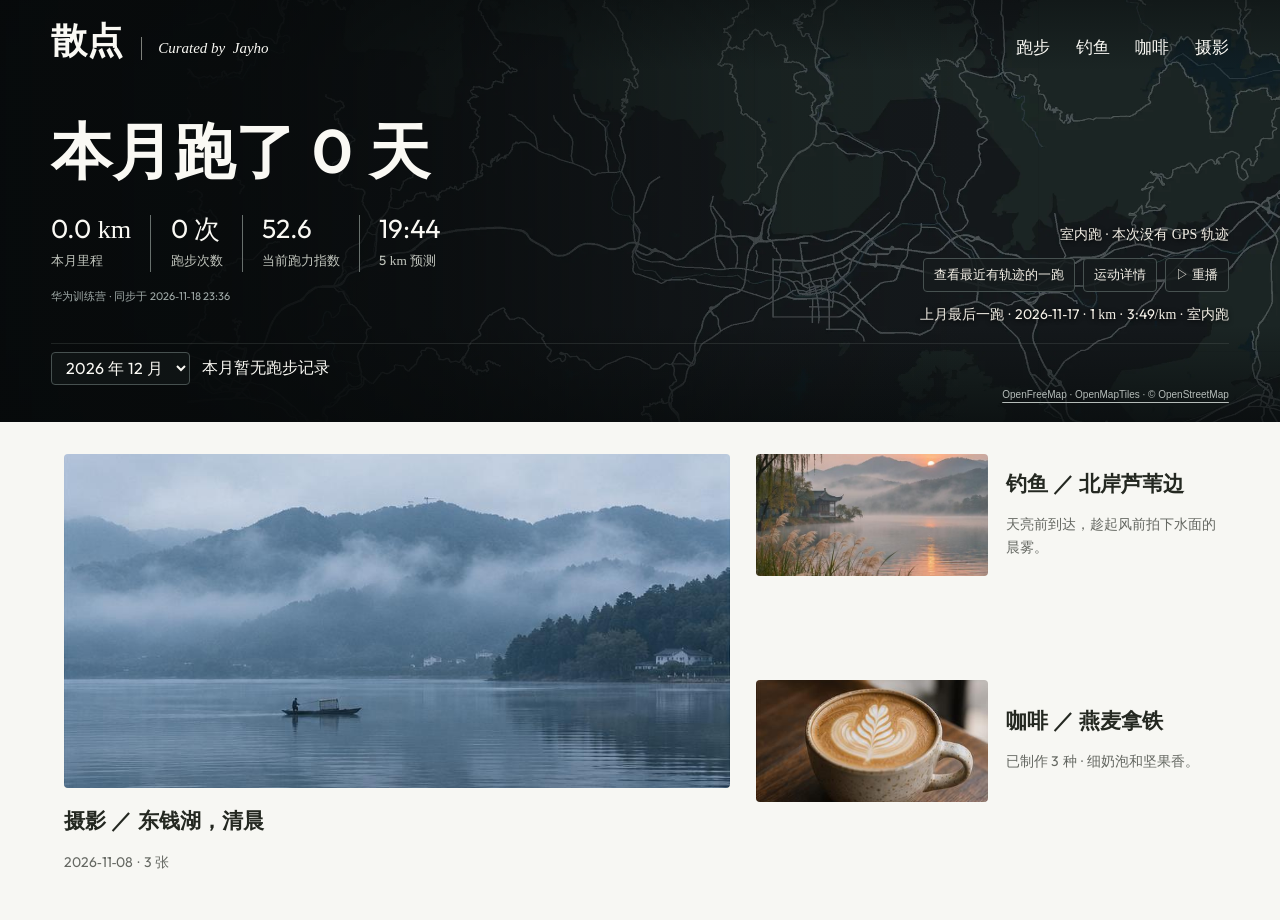
==== index.html @ 2f02123c "Publish 散点 visitor edition" ====
<!doctype html><html lang="zh-CN"><meta charset="utf-8"><meta name="viewport" content="width=device-width,initial-scale=1"><title>散点 · Jayho</title><link rel="stylesheet" href="numbers.css">
<link rel="stylesheet" href="journal.css"><style>
*{box-sizing:border-box}body{margin:0;background:#f7f7f3;color:#242821;font-family:JournalDigits,Georgia,"Songti SC",SimSun,serif}button,select{font:inherit;cursor:pointer}button:focus-visible,select:focus-visible{outline:2px solid #efb45d;outline-offset:3px}.hero{background:#131919;color:#f5f4ed;padding:26px 5vw 24px}header{display:flex;align-items:baseline;gap:20px}header strong{font-size:38px}header small{margin-left:auto;color:#bbc2bd}.spread{display:grid;grid-template-columns:1fr 1.18fr;align-items:center;gap:4vw;margin:32px 0}h1{font-size:clamp(34px,4.5vw,82px);margin:0 0 32px}.metrics{display:flex;gap:clamp(14px,2vw,40px);flex-wrap:wrap}.metrics b{font:500 clamp(20px,2.1vw,36px) JournalDigits,Arial,sans-serif;font-variant-numeric:tabular-nums}.metrics small{display:block;color:#c1c5bd;margin-top:8px}.map{background:#192022;border-radius:4px;overflow:hidden}.map svg{width:100%;display:block}.caption,.controls{display:flex;align-items:center;gap:12px;flex-wrap:wrap}.caption{padding:10px 14px;justify-content:space-between;font-size:14px}.hero button,.hero select{color:inherit;border:1px solid #475150;background:#212928;border-radius:4px;padding:6px 10px}.hero button[aria-pressed=true]{border-color:#efb45d;color:#ffcc77}.controls{border-top:1px solid #404747;padding-top:16px}.controls span{display:inline-flex;gap:6px;flex-wrap:wrap}.gallery{padding:32px 5vw;display:grid;grid-template-columns:1.45fr 1fr;gap:26px}figure{margin:0}.gallery img{object-fit:cover;width:100%;border-radius:4px}.lead img{aspect-ratio:2/1}.aside{display:grid;gap:18px}.aside figure{display:grid;grid-template-columns:1.1fr 1fr;align-items:center;gap:18px}.aside img{aspect-ratio:1.9}.gallery h2{font-size:21px;margin:10px 0}.gallery p{font-size:14px;color:#656862;line-height:1.6}#route{stroke:#f4b657;stroke-width:4;fill:none;stroke-linecap:round;stroke-linejoin:round}@media(max-width:780px){.spread,.gallery{grid-template-columns:1fr}.metrics{justify-content:space-between}.spread{gap:24px}.gallery{padding:20px 5vw}header{gap:10px}header strong{font-size:30px}}
#atlasDialog{border:0;border-radius:5px;background:#172126;color:white;padding:14px;width:min(90vw,1100px)}#atlasDialog::backdrop{background:#101515cc}#runAtlas{height:65vh}.mapbar{display:flex;justify-content:space-between;align-items:center;margin-bottom:8px}.site-nav{margin-top:12px}.hero header{flex-wrap:wrap}.hero header small{color:#c1c9bf}.controls button{font:13px JournalDigits,system-ui}.map svg{max-height:320px}.gallery .lead img,.aside a img{transition:filter .25s}.gallery a:hover img{filter:brightness(1.08)}@media(max-width:600px){.metrics small{font-size:12px}.hero header small{width:100%;margin:0}.caption{gap:6px}} </style><link rel="stylesheet" href="run-hero.css"><main><section class="hero"><div class="map-stage">
 <svg viewBox="0 0 560 230" role="img" aria-label="所选跑步路线"><path id="route"/><circle id="start" r="4" fill="#fff"/><circle id="end" r="4.5" fill="#f4b657"/></svg>
 </div><header><a href="index.html" class="masthead">散点</a><i>Curated by &nbsp;Jayho</i>
 <nav class="site-nav" aria-label="栏目"><a href="running.html">跑步</a><a href="fishing.html">钓鱼</a><a href="coffee.html">咖啡</a><a href="photography.html">摄影</a></nav></header>
 <div class="feature"><div class="summary"><h1 id="headline"></h1><div class="metrics" id="metrics"></div><small id="source"></small></div>
 <div class="caption"><span id="noGps" hidden></span><div class="map-actions"><button id="nearTrack" hidden>查看最近有轨迹的一跑</button><button id="geoView" hidden>展开地图</button><button id="replay">▷ 重播</button></div><span id="caption" aria-live="polite"></span></div></div>
 <div class="controls"><select id="month" aria-label="查看月份"><option value="11">2026 年 11 月</option><option value="12">2026 年 12 月</option></select><span id="dates"></span></div><a id="mapCredit" href="https://www.openstreetmap.org/copyright" target="_blank" rel="noopener"></a></section><section class="gallery"><div id="albumCard" class="lead"></div><div class="aside"><div id="fishCard"></div><div id="coffeeCard"></div></div></section></main><script src="journal-data.js"></script><script src="site.js"></script><script src="running-data.js"></script><script src="run-basemap.js"></script><script src="atlas.js"></script><script src="run-geo.js"></script><script src="running.js"></script><script src="home.js"></script></html>
---- numbers.css ----
/* Copyright 2021 The Outfit Project Authors (https://github.com/Outfitio/Outfit-Fonts)

This Font Software is licensed under the SIL Open Font License, Version 1.1.
This license is copied below, and is also available with a FAQ at:
https://scripts.sil.org/OFL


-----------------------------------------------------------
SIL OPEN FONT LICENSE Version 1.1 - 26 February 2007
-----------------------------------------------------------

PREAMBLE
The goals of the Open Font License (OFL) are to stimulate worldwide
development of collaborative font projects, to support the font creation
efforts of academic and linguistic communities, and to provide a free and
open framework in which fonts may be shared and improved in partnership
with others.

The OFL allows the licensed fonts to be used, studied, modified and
redistributed freely as long as they are not sold by themselves. The
fonts, including any derivative works, can be bundled, embedded, 
redistributed and/or sold with any software provided that any reserved
names are not used by derivative works. The fonts and derivatives,
however, cannot be released under any other type of license. The
requirement for fonts to remain under this license does not apply
to any document created using the fonts or their derivatives.

DEFINITIONS
"Font Software" refers to the set of files released by the Copyright
Holder(s) under this license and clearly marked as such. This may
include source files, build scripts and documentation.

"Reserved Font Name" refers to any names specified as such after the
copyright statement(s).

"Original Version" refers to the collection of Font Software components as
distributed by the Copyright Holder(s).

"Modified Version" refers to any derivative made by adding to, deleting,
or substituting -- in part or in whole -- any of the components of the
Original Version, by changing formats or by porting the Font Software to a
new environment.

"Author" refers to any designer, engineer, programmer, technical
writer or other person who contributed to the Font Software.

PERMISSION & CONDITIONS
Permission is hereby granted, free of charge, to any person obtaining
a copy of the Font Software, to use, study, copy, merge, embed, modify,
redistribute, and sell modified and unmodified copies of the Font
Software, subject to the following conditions:

1) Neither the Font Software nor any of its individual components,
in Original or Modified Versions, may be sold by itself.

2) Original or Modified Versions of the Font Software may be bundled,
redistributed and/or sold with any software, provided that each copy
contains the above copyright notice and this license. These can be
included either as stand-alone text files, human-readable headers or
in the appropriate machine-readable metadata fields within text or
binary files as long as those fields can be easily viewed by the user.

3) No Modified Version of the Font Software may use the Reserved Font
Name(s) unless explicit written permission is granted by the corresponding
Copyright Holder. This restriction only applies to the primary font name as
presented to the users.

4) The name(s) of the Copyright Holder(s) or the Author(s) of the Font
Software shall not be used to promote, endorse or advertise any
Modified Version, except to acknowledge the contribution(s) of the
Copyright Holder(s) and the Author(s) or with their explicit written
permission.

5) The Font Software, modified or unmodified, in part or in whole,
must be distributed entirely under this license, and must not be
distributed under any other license. The requirement for fonts to
remain under this license does not apply to any document created
using the Font Software.

TERMINATION
This license becomes null and void if any of the above conditions are
not met.

DISCLAIMER
THE FONT SOFTWARE IS PROVIDED "AS IS", WITHOUT WARRANTY OF ANY KIND,
EXPRESS OR IMPLIED, INCLUDING BUT NOT LIMITED TO ANY WARRANTIES OF
MERCHANTABILITY, FITNESS FOR A PARTICULAR PURPOSE AND NONINFRINGEMENT
OF COPYRIGHT, PATENT, TRADEMARK, OR OTHER RIGHT. IN NO EVENT SHALL THE
COPYRIGHT HOLDER BE LIABLE FOR ANY CLAIM, DAMAGES OR OTHER LIABILITY,
INCLUDING ANY GENERAL, SPECIAL, INDIRECT, INCIDENTAL, OR CONSEQUENTIAL
DAMAGES, WHETHER IN AN ACTION OF CONTRACT, TORT OR OTHERWISE, ARISING
FROM, OUT OF THE USE OR INABILITY TO USE THE FONT SOFTWARE OR FROM
OTHER DEALINGS IN THE FONT SOFTWARE.
 */
@font-face{font-family:JournalDigits;src:url([data-uri]) format('truetype');font-weight:100 549;font-style:normal;font-display:swap;unicode-range:U+0030-0039,U+002E,U+003A,U+2032-2033}
@font-face{font-family:JournalDigits;src:url([data-uri]) format('truetype');font-weight:550 900;font-style:normal;font-display:swap;unicode-range:U+0030-0039,U+002E,U+003A,U+2032-2033}
---- journal.css ----
*{box-sizing:border-box}
body{margin:0;color:#272b26;background:#f7f7f3;font:16px/1.55 JournalDigits,Georgia,"Songti SC",SimSun,serif}
.shell{max-width:1440px;width:90%;margin:auto}
.brand{display:flex;align-items:baseline;gap:18px;padding:20px 0;border-bottom:1px solid #cbcfc4}
.brand strong{font-size:36px}.brand i{font-size:16px}.brand a:last-child{margin-left:auto}
a{color:inherit;text-underline-offset:4px}.brand a,.tile{text-decoration:none}
h1{font:700 clamp(44px,6vw,84px)/1.1 JournalDigits,system-ui;margin:44px 0 18px;letter-spacing:-.05em}
button,select,input,textarea{font:inherit}button,select{cursor:pointer}
.tabs{display:flex;gap:24px;border-bottom:1px solid #cccfc7;margin:24px 0}
.tabs a{padding:8px 0;text-decoration:none}.tabs [aria-current="page"]{border-bottom:2px solid}
.tiles{display:grid;grid-template-columns:repeat(3,minmax(0,1fr));gap:24px}
.tile img,.detail img{width:100%;object-fit:cover;border-radius:4px}.tile img{aspect-ratio:1.15}.tile h2{margin:10px 0 2px}.tile p{margin:0;color:#61665f}
.detail{display:grid;grid-template-columns:1.2fr 1fr;gap:4vw;align-items:center;margin:24px 0}
.detail img{max-height:55vh}.links a{display:inline-block;margin-right:1em}
footer{margin:48px 0 18px;color:#6b7068;font-size:14px}.site-nav{display:flex;flex-wrap:wrap;gap:18px;font:15px JournalDigits,system-ui}.site-nav a{color:inherit;text-decoration:none}.site-nav a:hover{text-decoration:underline}
@media(max-width:720px){.tiles{grid-template-columns:repeat(2,minmax(0,1fr));gap:14px}.detail{grid-template-columns:1fr}.brand{gap:8px}.tile h2{font-size:20px}.tabs{gap:16px}}
---- run-hero.css ----
.hero{position:relative;isolation:isolate;overflow:hidden;display:flex;flex-direction:column;min-height:clamp(405px,33vw,590px);padding:20px clamp(22px,4vw,78px) 22px;background:#12181a;color:#faf9f4}
.map-stage,.hero::after{position:absolute;inset:0;z-index:-2}.map-stage svg{display:block;width:100%;height:100%;max-height:none}.hero::after{content:"";z-index:-1;pointer-events:none;background:linear-gradient(90deg,rgba(7,10,11,.98) 0%,rgba(7,10,11,.91) 18%,rgba(7,10,11,.67) 35%,rgba(7,10,11,.15) 59%,transparent 76%),linear-gradient(0deg,rgba(9,13,14,.78),transparent 23%,transparent 83%,rgba(9,13,14,.5))}
.hero header{position:relative;display:flex;align-items:baseline;gap:18px;flex-wrap:nowrap}.masthead{color:inherit;text-decoration:none;font:700 clamp(28px,2.8vw,46px)/1.2 JournalDigits,Georgia,SimSun,serif}.hero header i{border-left:1px solid #7d807b;padding-left:16px;font-size:15px}.hero .site-nav{margin:0 0 0 auto;gap:clamp(14px,2vw,34px);font:17px JournalDigits,Georgia,SimSun,serif}
.feature{flex:1;display:flex;justify-content:space-between;align-items:center;gap:24px;padding:34px 0 18px}.summary h1{font:700 clamp(38px,4.8vw,82px)/1.12 JournalDigits,Georgia,SimSun,serif;letter-spacing:.005em;margin:0 0 29px}.metrics{gap:0}.metrics>div{padding:0 clamp(10px,1.5vw,25px);border-left:1px solid #68706d}.metrics>div:first-child{padding-left:0;border:none}.metrics b{font:500 clamp(22px,2.05vw,36px)/1.12 JournalDigits,Georgia,serif}.metrics small{margin-top:5px}.summary #source{display:block;margin-top:16px;font-size:11px;color:#a1aba9}
.caption{display:grid;justify-items:end;align-self:flex-end;padding:0;color:#f4f0e7;text-shadow:0 1px 5px #000}.map-actions{display:flex;gap:8px}.map-actions button{font-size:13px;background:#161c1dda}.controls{flex-wrap:nowrap;gap:12px;border-color:#717b7738;padding-top:8px}.controls #dates{display:flex;flex-wrap:nowrap;overflow-x:auto;min-width:0;gap:6px;scrollbar-width:thin;scrollbar-color:#48504d transparent}.controls button{white-space:nowrap;border:0;border-radius:0;background:transparent;color:#d0d4d1;padding:7px}.controls button[aria-pressed=true]{background:transparent;border-bottom:2px solid #f4b657;color:#ffe1b0}.controls select{flex:none;background:#131819ab}.hero #route{stroke-width:3;vector-effect:non-scaling-stroke}.hero #mapCredit{align-self:flex-end;font:10px JournalDigits,Arial,sans-serif;color:#b5bcb9;margin-top:4px}
@media(max-width:720px){.hero{min-height:620px;padding:16px 20px}.hero header{flex-wrap:wrap;gap:10px}.hero .site-nav{gap:13px;font-size:14px}.hero header i{font-size:12px;padding-left:8px}.feature{align-items:stretch;justify-content:space-between;flex-direction:column;padding:26px 0 10px}.summary h1{font-size:38px;margin-bottom:16px}.summary #source{margin-top:8px}.metrics{justify-content:flex-start}.metrics b{font-size:23px}.metrics small{font-size:12px}.caption{gap:4px}.hero::after{background:linear-gradient(180deg,#080c0dec 0%,#080c0dd6 20%,#080c0d8a 34%,transparent 48%,transparent 73%,#080c0dde 99%)}.controls select{max-width:106px;font-size:13px}.hero #mapCredit{font-size:9px}}
@media(prefers-reduced-motion:no-preference){.basemap{animation:map-appear .45s ease-out}@keyframes map-appear{from{opacity:.65}to{opacity:1}}}
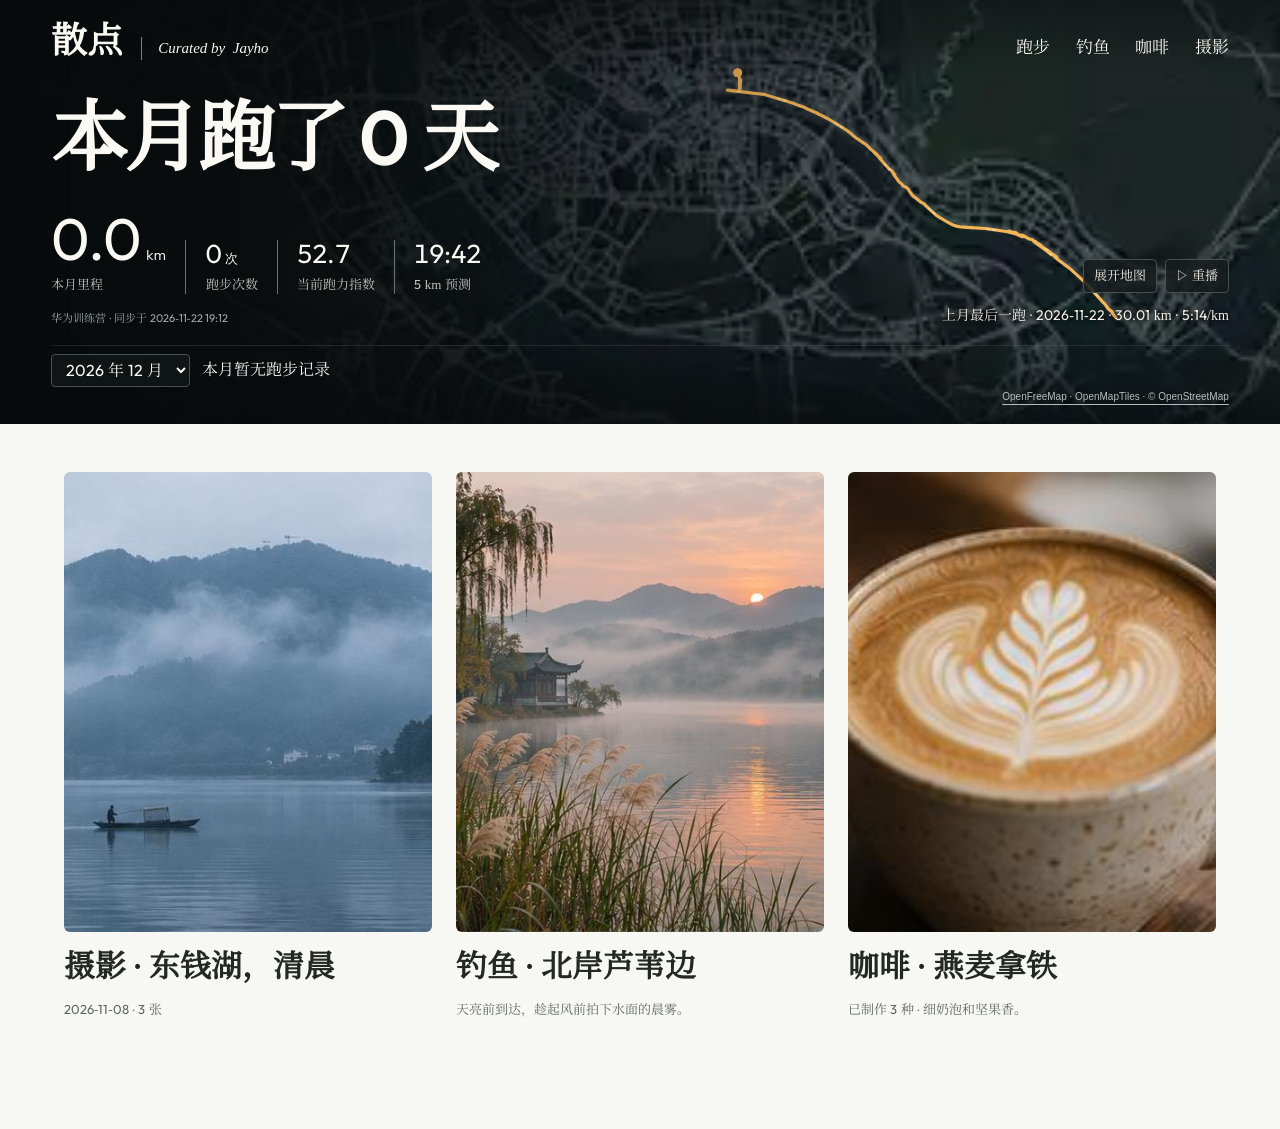
==== commit 4f265f27: "Refresh 散点 editorial pages, maps, and photography gallery" ====
--- a/index.html
+++ b/index.html
@@ -1,10 +1,10 @@
-<!doctype html><html lang="zh-CN"><meta charset="utf-8"><meta name="viewport" content="width=device-width,initial-scale=1"><title>散点 · Jayho</title><link rel="stylesheet" href="numbers.css">
+<!doctype html><html lang="zh-CN"><meta charset="utf-8"><meta name="viewport" content="width=device-width,initial-scale=1"><!-- album-preload --><link rel="preload" as="image" href="lake.jpg" fetchpriority="high"><!-- /album-preload --><link rel="preload" as="image" href="route-region.webp"><title>散点 · Jayho</title><link rel="stylesheet" href="numbers.css">
 <link rel="stylesheet" href="journal.css"><style>
 *{box-sizing:border-box}body{margin:0;background:#f7f7f3;color:#242821;font-family:JournalDigits,Georgia,"Songti SC",SimSun,serif}button,select{font:inherit;cursor:pointer}button:focus-visible,select:focus-visible{outline:2px solid #efb45d;outline-offset:3px}.hero{background:#131919;color:#f5f4ed;padding:26px 5vw 24px}header{display:flex;align-items:baseline;gap:20px}header strong{font-size:38px}header small{margin-left:auto;color:#bbc2bd}.spread{display:grid;grid-template-columns:1fr 1.18fr;align-items:center;gap:4vw;margin:32px 0}h1{font-size:clamp(34px,4.5vw,82px);margin:0 0 32px}.metrics{display:flex;gap:clamp(14px,2vw,40px);flex-wrap:wrap}.metrics b{font:500 clamp(20px,2.1vw,36px) JournalDigits,Arial,sans-serif;font-variant-numeric:tabular-nums}.metrics small{display:block;color:#c1c5bd;margin-top:8px}.map{background:#192022;border-radius:4px;overflow:hidden}.map svg{width:100%;display:block}.caption,.controls{display:flex;align-items:center;gap:12px;flex-wrap:wrap}.caption{padding:10px 14px;justify-content:space-between;font-size:14px}.hero button,.hero select{color:inherit;border:1px solid #475150;background:#212928;border-radius:4px;padding:6px 10px}.hero button[aria-pressed=true]{border-color:#efb45d;color:#ffcc77}.controls{border-top:1px solid #404747;padding-top:16px}.controls span{display:inline-flex;gap:6px;flex-wrap:wrap}.gallery{padding:32px 5vw;display:grid;grid-template-columns:1.45fr 1fr;gap:26px}figure{margin:0}.gallery img{object-fit:cover;width:100%;border-radius:4px}.lead img{aspect-ratio:2/1}.aside{display:grid;gap:18px}.aside figure{display:grid;grid-template-columns:1.1fr 1fr;align-items:center;gap:18px}.aside img{aspect-ratio:1.9}.gallery h2{font-size:21px;margin:10px 0}.gallery p{font-size:14px;color:#656862;line-height:1.6}#route{stroke:#f4b657;stroke-width:4;fill:none;stroke-linecap:round;stroke-linejoin:round}@media(max-width:780px){.spread,.gallery{grid-template-columns:1fr}.metrics{justify-content:space-between}.spread{gap:24px}.gallery{padding:20px 5vw}header{gap:10px}header strong{font-size:30px}}
 #atlasDialog{border:0;border-radius:5px;background:#172126;color:white;padding:14px;width:min(90vw,1100px)}#atlasDialog::backdrop{background:#101515cc}#runAtlas{height:65vh}.mapbar{display:flex;justify-content:space-between;align-items:center;margin-bottom:8px}.site-nav{margin-top:12px}.hero header{flex-wrap:wrap}.hero header small{color:#c1c9bf}.controls button{font:13px JournalDigits,system-ui}.map svg{max-height:320px}.gallery .lead img,.aside a img{transition:filter .25s}.gallery a:hover img{filter:brightness(1.08)}@media(max-width:600px){.metrics small{font-size:12px}.hero header small{width:100%;margin:0}.caption{gap:6px}} </style><link rel="stylesheet" href="run-hero.css"><main><section class="hero"><div class="map-stage">
- <svg viewBox="0 0 560 230" role="img" aria-label="所选跑步路线"><path id="route"/><circle id="start" r="4" fill="#fff"/><circle id="end" r="4.5" fill="#f4b657"/></svg>
+ <svg viewBox="0 0 560 230" role="img" aria-label="所选跑步路线"><path id="route"><title id="routeLabel"></title></path><path id="routeFlow" class="route-flow"/><circle id="start" r="4" fill="#fff"/><circle id="end" r="4.5" fill="#f4b657"/></svg>
  </div><header><a href="index.html" class="masthead">散点</a><i>Curated by &nbsp;Jayho</i>
  <nav class="site-nav" aria-label="栏目"><a href="running.html">跑步</a><a href="fishing.html">钓鱼</a><a href="coffee.html">咖啡</a><a href="photography.html">摄影</a></nav></header>
  <div class="feature"><div class="summary"><h1 id="headline"></h1><div class="metrics" id="metrics"></div><small id="source"></small></div>
  <div class="caption"><span id="noGps" hidden></span><div class="map-actions"><button id="nearTrack" hidden>查看最近有轨迹的一跑</button><button id="geoView" hidden>展开地图</button><button id="replay">▷ 重播</button></div><span id="caption" aria-live="polite"></span></div></div>
- <div class="controls"><select id="month" aria-label="查看月份"><option value="11">2026 年 11 月</option><option value="12">2026 年 12 月</option></select><span id="dates"></span></div><a id="mapCredit" href="https://www.openstreetmap.org/copyright" target="_blank" rel="noopener"></a></section><section class="gallery"><div id="albumCard" class="lead"></div><div class="aside"><div id="fishCard"></div><div id="coffeeCard"></div></div></section></main><script src="journal-data.js"></script><script src="site.js"></script><script src="running-data.js"></script><script src="run-basemap.js"></script><script src="atlas.js"></script><script src="run-geo.js"></script><script src="running.js"></script><script src="home.js"></script></html>+ <div class="controls"><select id="month" aria-label="查看月份"><option value="11">2026 年 11 月</option><option value="12">2026 年 12 月</option></select><span id="dates"></span></div><a id="mapCredit" href="https://www.openstreetmap.org/copyright" target="_blank" rel="noopener"></a></section><section class="gallery"><div id="albumCard" class="lead"><!-- album-card --><a href="photography.html"><figure><img src="lake.jpg" alt="摄影 · 东钱湖，清晨" fetchpriority="high" decoding="async"><figcaption><h2>摄影 · 东钱湖，清晨</h2><p>2026-11-08 · 3 张</p></figcaption></figure></a><!-- /album-card --></div><div class="aside"><div id="fishCard"></div><div id="coffeeCard"></div></div></section></main><script defer src="journal-data.js"></script><script defer src="site.js"></script><script defer src="home.js"></script><script defer src="run-preview.js"></script><script defer src="map-preview.js"></script><script defer src="atlas.js"></script><script defer src="run-geo.js"></script><script defer src="running.js"></script></html>
--- a/numbers.css
+++ b/numbers.css
@@ -92,5 +92,143 @@
 FROM, OUT OF THE USE OR INABILITY TO USE THE FONT SOFTWARE OR FROM
 OTHER DEALINGS IN THE FONT SOFTWARE.
  */
-@font-face{font-family:JournalDigits;src:url([data-uri]) format('truetype');font-weight:100 549;font-style:normal;font-display:swap;unicode-range:U+0030-0039,U+002E,U+003A,U+2032-2033}
-@font-face{font-family:JournalDigits;src:url([data-uri]) format('truetype');font-weight:550 900;font-style:normal;font-display:swap;unicode-range:U+0030-0039,U+002E,U+003A,U+2032-2033}
+
+/* Copyright 2017-2022 Adobe (http://www.adobe.com/), with Reserved Font
+Name 'Source'. Source is a trademark of Adobe in the United States
+and/or other countries.
+
+This Font Software is licensed under the SIL Open Font License,
+Version 1.1.
+
+This license is copied below, and is also available with a FAQ at:
+http://scripts.sil.org/OFL
+
+-----------------------------------------------------------
+SIL OPEN FONT LICENSE Version 1.1 - 26 February 2007
+-----------------------------------------------------------
+
+PREAMBLE
+The goals of the Open Font License (OFL) are to stimulate worldwide
+development of collaborative font projects, to support the font
+creation efforts of academic and linguistic communities, and to
+provide a free and open framework in which fonts may be shared and
+improved in partnership with others.
+
+The OFL allows the licensed fonts to be used, studied, modified and
+redistributed freely as long as they are not sold by themselves. The
+fonts, including any derivative works, can be bundled, embedded,
+redistributed and/or sold with any software provided that any reserved
+names are not used by derivative works. The fonts and derivatives,
+however, cannot be released under any other type of license. The
+requirement for fonts to remain under this license does not apply to
+any document created using the fonts or their derivatives.
+
+DEFINITIONS
+"Font Software" refers to the set of files released by the Copyright
+Holder(s) under this license and clearly marked as such. This may
+include source files, build scripts and documentation.
+
+"Reserved Font Name" refers to any names specified as such after the
+copyright statement(s).
+
+"Original Version" refers to the collection of Font Software
+components as distributed by the Copyright Holder(s).
+
+"Modified Version" refers to any derivative made by adding to,
+deleting, or substituting -- in part or in whole -- any of the
+components of the Original Version, by changing formats or by porting
+the Font Software to a new environment.
+
+"Author" refers to any designer, engineer, programmer, technical
+writer or other person who contributed to the Font Software.
+
+PERMISSION & CONDITIONS
+Permission is hereby granted, free of charge, to any person obtaining
+a copy of the Font Software, to use, study, copy, merge, embed,
+modify, redistribute, and sell modified and unmodified copies of the
+Font Software, subject to the following conditions:
+
+1) Neither the Font Software nor any of its individual components, in
+Original or Modified Versions, may be sold by itself.
+
+2) Original or Modified Versions of the Font Software may be bundled,
+redistributed and/or sold with any software, provided that each copy
+contains the above copyright notice and this license. These can be
+included either as stand-alone text files, human-readable headers or
+in the appropriate machine-readable metadata fields within text or
+binary files as long as those fields can be easily viewed by the user.
+
+3) No Modified Version of the Font Software may use the Reserved Font
+Name(s) unless explicit written permission is granted by the
+corresponding Copyright Holder. This restriction only applies to the
+primary font name as presented to the users.
+
+4) The name(s) of the Copyright Holder(s) or the Author(s) of the Font
+Software shall not be used to promote, endorse or advertise any
+Modified Version, except to acknowledge the contribution(s) of the
+Copyright Holder(s) and the Author(s) or with their explicit written
+permission.
+
+5) The Font Software, modified or unmodified, in part or in whole,
+must be distributed entirely under this license, and must not be
+distributed under any other license. The requirement for fonts to
+remain under this license does not apply to any document created using
+the Font Software.
+
+TERMINATION
+This license becomes null and void if any of the above conditions are
+not met.
+
+DISCLAIMER
+THE FONT SOFTWARE IS PROVIDED "AS IS", WITHOUT WARRANTY OF ANY KIND,
+EXPRESS OR IMPLIED, INCLUDING BUT NOT LIMITED TO ANY WARRANTIES OF
+MERCHANTABILITY, FITNESS FOR A PARTICULAR PURPOSE AND NONINFRINGEMENT
+OF COPYRIGHT, PATENT, TRADEMARK, OR OTHER RIGHT. IN NO EVENT SHALL THE
+COPYRIGHT HOLDER BE LIABLE FOR ANY CLAIM, DAMAGES OR OTHER LIABILITY,
+INCLUDING ANY GENERAL, SPECIAL, INDIRECT, INCIDENTAL, OR CONSEQUENTIAL
+DAMAGES, WHETHER IN AN ACTION OF CONTRACT, TORT OR OTHERWISE, ARISING
+FROM, OUT OF THE USE OR INABILITY TO USE THE FONT SOFTWARE OR FROM
+OTHER DEALINGS IN THE FONT SOFTWARE.
+*/
+
+@font-face {
+  font-family: "Sandian Serif";
+  unicode-range: U+3000-3001,U+300C-300D,U+4E00,U+4E03,U+4E07-4E0A,U+4E0D-4E0E,U+4E13,U+4E16,U+4E18,U+4E1A,U+4E24,U+4E2A,U+4E2D,U+4E30,U+4E32,U+4E34,U+4E39,U+4E3B,U+4E3D-4E3E,U+4E43,U+4E49,U+4E4B-4E4C,U+4E50,U+4E5D,U+4E5F,U+4E61,U+4E66,U+4E8C,U+4E91-4E92,U+4E94-4E95,U+4E9A,U+4EA4,U+4EA7,U+4EAC-4EAD,U+4EB2,U+4EBA,U+4EC1,U+4EC5,U+4ECB,U+4ECD-4ECE,U+4ED1,U+4ED3-4ED5,U+4ED9,U+4EE3-4EE5,U+4EEA,U+4EF6-4EF7,U+4EFB,U+4EFD,U+4F17-4F18,U+4F1A,U+4F46,U+4F4D,U+4F4F,U+4F53,U+4F55,U+4F5B,U+4F7F,U+4F8B,U+4F9B,U+4FA7-4FA8,U+4FAF,U+4FBF,U+4FC4,U+4FDD,U+4FE1,U+5012,U+503C,U+5047,U+504F,U+505A,U+505C,U+50B2,U+50CF,U+5112,U+513F,U+5141,U+5143,U+5148-5149,U+514B,U+5151,U+515A,U+515C,U+5165,U+5168,U+516B-516D,U+5170-5171,U+5173-5174,U+5176-5178,U+5185,U+5188,U+518C,U+5199,U+519B-519C,U+51A0,U+51AF,U+51B2,U+51B7,U+51C9,U+51CC,U+51E0,U+51E4,U+51EF-51F0,U+51FA-51FB,U+5200,U+5206-5207,U+5212,U+5217-521B,U+521D,U+5229,U+522B,U+5272,U+529F-52A0,U+52A8,U+52C7,U+5316,U+533A,U+5341,U+5343,U+5347,U+534A,U+534F,U+5353,U+5355,U+5357,U+535A,U+5360-5362,U+536B,U+5382,U+5385,U+539A,U+539D,U+539F,U+53A2,U+53BF,U+53C2,U+53C9-53CC,U+53D1,U+53D6,U+53D8,U+53E0,U+53E3-53E5,U+53EA,U+53EF-53F0,U+53F3,U+53F6-53F7,U+5404,U+5408-5409,U+540D-540E,U+5411,U+541B,U+541F,U+542B,U+542F,U+5434,U+5438,U+543E,U+5458,U+5468,U+5473,U+547C,U+54C1,U+5510,U+552E-552F,U+5546,U+5584,U+559C,U+5609,U+5634,U+5668,U+56DB,U+56DE,U+56ED,U+56F0,U+56F4,U+56FD,U+5703,U+5706,U+5708,U+571F,U+5723,U+5728,U+5733,U+573A,U+5742,U+5747,U+574A,U+5750-5751,U+5757,U+575B,U+575D-575F,U+5761,U+576A,U+5775,U+5784-5785,U+578B,U+579E,U+57B1,U+57B5,U+57C2-57C3,U+57CE,U+57D4-57D5,U+57DF-57E0,U+57ED,U+57FA,U+5802,U+5821,U+5824,U+5854,U+5858,U+585E,U+586B,U+5883,U+5885,U+5893,U+5898-5899,U+589E,U+58A8-58A9,U+58C1,U+58D1,U+58F6,U+58F9,U+5904,U+5907,U+590D,U+590F,U+5916,U+5927,U+592A,U+5931,U+5934,U+5937,U+5947,U+594B,U+594E,U+5954,U+5965,U+597D,U+5982,U+59CB,U+59DA,U+59DC,U+5A01,U+5A46,U+5B50,U+5B54,U+5B57-5B59,U+5B5D,U+5B5F,U+5B66,U+5B81,U+5B85,U+5B89,U+5B8B-5B8C,U+5B8F,U+5B97-5B98,U+5B9A,U+5B9C-5B9E,U+5BA1,U+5BA4,U+5BA6,U+5BAB,U+5BB6,U+5BB9,U+5BBD,U+5BBF,U+5BC6,U+5BCC,U+5BD3,U+5BE8,U+5BEE,U+5BF9-5BFA,U+5BFC,U+5BFF,U+5C0A,U+5C0F,U+5C11,U+5C16,U+5C1A,U+5C24,U+5C31,U+5C3C,U+5C3E,U+5C40,U+5C42,U+5C45,U+5C4F,U+5C5E,U+5C71,U+5C7F,U+5C90,U+5C97,U+5C9B,U+5CA9,U+5CAB,U+5CAD,U+5CB1,U+5CB3,U+5CE1,U+5CE4-5CE6,U+5CE8,U+5CEA,U+5CF0,U+5D07,U+5D0E,U+5D14,U+5D29,U+5D4B,U+5D58,U+5DCD,U+5DDD-5DDE,U+5DE2,U+5DE5-5DE6,U+5DEB,U+5DF4,U+5DF7,U+5E02-5E03,U+5E26,U+5E2E,U+5E38,U+5E45,U+5E55,U+5E72-5E73,U+5E76,U+5E7F,U+5E84,U+5E86,U+5E8F,U+5E93-5E95,U+5E97,U+5E99,U+5E9C,U+5EA6-5EA7,U+5EAD,U+5EB5,U+5EB7,U+5ECA,U+5ED6,U+5EDF,U+5EEA,U+5EF6-5EF7,U+5EFA,U+5F03-5F04,U+5F0F,U+5F15,U+5F25,U+5F2F,U+5F31,U+5F3A,U+5F52,U+5F55,U+5F62,U+5F6D,U+5F7C,U+5F81,U+5F84-5F85,U+5F8B-5F8C,U+5F90,U+5FAE,U+5FB7,U+5FC3,U+5FC5,U+5FD7,U+5FE0,U+5FEB,U+6001,U+601D,U+6021,U+6027,U+603B,U+604B,U+6069,U+606F,U+60A6,U+60C5,U+60E0,U+610F,U+611F,U+6162,U+61D2,U+6210-6211,U+6216,U+621A,U+6237,U+623F-6240,U+624B,U+624D,U+6253,U+6269,U+626C,U+6276,U+627E-627F,U+6298,U+62A5,U+62C6,U+62D4,U+62DB-62DC,U+62DF,U+62E5,U+62E9,U+62EC,U+62F1,U+62FC,U+6301,U+6309,U+6324,U+632F,U+6362,U+636E,U+6377,U+638C,U+6392,U+63A2,U+63A5,U+63A7-63A9,U+63CF-63D0,U+63E1,U+644A,U+6458,U+652F,U+6536,U+6539,U+653E-653F,U+6548,U+6556,U+6559,U+6562,U+6566,U+6574,U+6587,U+6597,U+659C,U+65AD,U+65B0,U+65B9,U+65BD,U+65D7,U+65E0,U+65E2,U+65E5,U+65E7,U+65E9,U+65ED,U+65F6,U+65FA,U+6606,U+660C,U+660E,U+6613,U+6619,U+661F-6620,U+6625,U+662F,U+663E,U+664B,U+6653,U+665F,U+666E-666F,U+6676,U+6682,U+6696,U+66D9,U+66F2,U+66F4,U+66F9,U+66FE-6700,U+6709,U+671B,U+671D,U+671F,U+6728,U+672A,U+6731,U+673A,U+6742-6743,U+6746,U+6749,U+674E-6751,U+675C,U+675F-6761,U+6765,U+6768,U+676D,U+676F-6771,U+677E-677F,U+6781,U+6784,U+6795,U+6797,U+679D,U+67A3,U+67AB,U+67B6,U+67C4,U+67CF,U+67D1,U+67D3,U+67DC,U+67E5,U+67EF,U+67F1,U+67F3,U+6807-6808,U+680F,U+6811,U+6837,U+683C,U+6842-6843,U+6846,U+6848,U+684C,U+6850,U+6854,U+6863,U+6865,U+6881,U+6885,U+6893,U+68A7-68A8,U+68AF,U+68E0,U+68FA,U+6906,U+693F,U+6944,U+695A,U+697B-697C,U+6995,U+699C,U+69B4,U+69CE,U+69D0,U+6A1F,U+6A21,U+6A2A,U+6A58,U+6A61,U+6A71,U+6A80,U+6B22,U+6B27,U+6B3E,U+6B62-6B64,U+6B66-6B67,U+6BB5,U+6BCF,U+6BD4,U+6BDB,U+6C11,U+6C14,U+6C38,U+6C40,U+6C47,U+6C49,U+6C55,U+6C5F-6C60,U+6C64,U+6C76,U+6C7D-6C7E,U+6C81,U+6C88,U+6C99,U+6C9B,U+6C9F,U+6CA1,U+6CA7,U+6CB3,U+6CB9,U+6CBD,U+6CBF,U+6CC9-6CCA,U+6CD5,U+6CE2,U+6CE8,U+6CEE,U+6CF0,U+6CFD,U+6D0B,U+6D11,U+6D17,U+6D1B,U+6D1E,U+6D25,U+6D2A,U+6D32,U+6D3B,U+6D3D,U+6D41,U+6D45,U+6D4E,U+6D53,U+6D66,U+6D6E,U+6D77,U+6D82,U+6DA6,U+6DB5,U+6DB8,U+6DD8,U+6DE1,U+6DF1,U+6DF7,U+6E10,U+6E14,U+6E21,U+6E29,U+6E2F,U+6E32,U+6E38,U+6E44,U+6E58,U+6E6F,U+6E7E,U+6E90,U+6EAA,U+6EAF,U+6ED1,U+6EDA,U+6EE1,U+6EE4-6EE5,U+6EE8-6EE9,U+6F02,U+6F08,U+6F14,U+6F33,U+6F58,U+6F6D-6F6E,U+6F7C,U+6F84,U+6F8E,U+6F9C,U+6FB3,U+6FC0,U+6FC2,U+6FD1,U+6FF1,U+7011,U+701B,U+706B,U+706F,U+7075-7076,U+7089,U+70AC,U+70B3,U+70C8,U+70D8,U+70E7,U+70ED,U+70F9,U+7119,U+7167,U+716E,U+718A,U+71CE,U+7231,U+7247-7248,U+724C,U+725B,U+7281,U+72B6,U+72EC,U+72EE,U+7334,U+7387,U+7389,U+738B,U+73AF-73B0,U+73CD,U+73E0,U+73E9,U+7405-7406,U+7409,U+742F,U+7434,U+745E,U+74A7,U+74DC,U+74E6,U+74F6,U+7518,U+751F,U+7528,U+752C,U+7530,U+7532,U+7535,U+753B,U+754C,U+7554,U+7559,U+7565,U+7572,U+767B,U+767D-767E,U+768B,U+76AE,U+76CA,U+76D6,U+76D8,U+76DB,U+76EE,U+76F4,U+76F8,U+7701,U+7709,U+770B,U+771F-7720,U+7740,U+77ED,U+77F3,U+7801,U+7840,U+784B,U+784E,U+7855,U+786E,U+788E,U+7891,U+78A7,U+78B4,U+78BE,U+78CA,U+78DC,U+78E8,U+78F9,U+793A,U+793C,U+793E,U+7949,U+7956,U+7960,U+7965,U+7981,U+7984-7985,U+798F,U+79A7,U+79B9,U+79BB,U+79BE,U+79C0,U+79CB,U+79D2,U+79EF-79F0,U+79FB,U+7A33,U+7A74,U+7A7A,U+7A91,U+7A9F,U+7ACB,U+7AD6,U+7AD9,U+7AE0,U+7AE5,U+7AEF,U+7AF9,U+7B0F,U+7B14,U+7B26,U+7B2C,U+7B3C,U+7B49,U+7B51,U+7B56,U+7B5B,U+7B71,U+7B7E,U+7B97,U+7BAC-7BAD,U+7BB1,U+7BC1,U+7C73,U+7C7B,U+7C89,U+7C97,U+7CA4,U+7CD6,U+7CD9,U+7CFB,U+7D22,U+7D2B,U+7D2F,U+7EA2,U+7EA7,U+7EAC,U+7EB8,U+7EBF,U+7EC4,U+7EC8,U+7ECD,U+7ECF,U+7ED3,U+7ED8-7ED9,U+7EDD,U+7EDF,U+7EE3,U+7EF4,U+7EFF-7F00,U+7F06,U+7F13,U+7F16,U+7F29,U+7F51,U+7F55,U+7F57,U+7F69,U+7F6E,U+7F8A,U+7F8E,U+7FA4,U+7FC1,U+7FD4,U+7FD8,U+7FE0,U+7FFB-7FFC,U+8001,U+8005,U+8042,U+8054,U+8056,U+805A,U+8096,U+80A5,U+80CC,U+80DC,U+80E1,U+80FD,U+811A,U+817F,U+81EA,U+81F4,U+8212,U+821F,U+822A,U+8239,U+826F,U+8272,U+827A,U+8282,U+828B,U+8299,U+829D,U+82B1,U+82B9,U+82CD-82CF,U+82D1,U+82D7,U+82E5-82E6,U+82F1,U+8303,U+8335-8336,U+8339,U+8346,U+8349,U+8354,U+8361,U+8363,U+836B,U+836F,U+8377,U+837B,U+8386,U+8392,U+839E,U+83B1-83B2,U+83B7,U+83D6,U+83DC,U+8403,U+8427,U+8429,U+8431,U+843D,U+845B,U+8463,U+848B,U+84B2,U+84B8,U+84C9,U+84EC,U+84FC,U+8517,U+8521,U+8549,U+856D,U+8587,U+859B,U+85CF,U+85E4,U+85FB,U+864E,U+8679,U+86C7,U+8702,U+878D,U+87BA,U+87F9,U+884C,U+8857,U+8865,U+8868,U+886C,U+88C1,U+88C5,U+88F3,U+88F8,U+897F,U+8981,U+8986,U+89C1-89C2,U+89C4,U+89C6,U+89C8-89C9,U+89D2,U+89E3,U+8A00,U+8BA1,U+8BA4,U+8BA9,U+8BAE,U+8BB0,U+8BB2,U+8BB8,U+8BBE,U+8BC1,U+8BCD,U+8BE5-8BE6,U+8BED,U+8C03,U+8C22,U+8C26,U+8C2F,U+8C37,U+8C46,U+8C61,U+8C6A,U+8D1F,U+8D24-8D28,U+8D35,U+8D56,U+8D64,U+8D70,U+8D76,U+8D85,U+8D8A,U+8DC3,U+8DDD,U+8DEF,U+8DF3,U+8EAB,U+8F66,U+8F68,U+8F6C,U+8F7D,U+8F85,U+8F89,U+8F8B,U+8F91,U+8FB0,U+8FC7,U+8FCE,U+8FD0-8FD1,U+8FD4,U+8FD9,U+8FDB-8FDC,U+8FDE,U+8FF9,U+9000,U+9002,U+9009,U+900F,U+9014,U+901A,U+901F,U+9022,U+9053,U+906E,U+9091,U+90CA,U+90D1,U+90E8,U+90ED,U+90FD,U+914D,U+9189,U+91C7,U+91CE-91CF,U+91D1,U+9274,U+92EA,U+949F,U+94A9,U+94B3,U+94F6,U+94FA,U+950B,U+9510,U+9521,U+9525-9526,U+952E,U+9547,U+955C,U+9577,U+957F,U+95E8,U+95ED,U+95F4,U+95FD,U+961C,U+9633,U+9635-9636,U+9640,U+9644-9646,U+9648,U+964D,U+9650,U+9662,U+9664,U+966A,U+9676-9677,U+9686,U+968F,U+9694,U+96A7,U+96C1,U+96C6,U+96E8,U+96EA,U+9700,U+971E,U+9752,U+9759,U+975E,U+978D,U+97F3,U+982D,U+9875-9876,U+9879-987B,U+9890-9891,U+9898,U+989C,U+98DE,U+996E,U+9970-9971,U+9986,U+9996,U+9A6C,U+9A7F,U+9A8C,U+9A8F,U+9A91,U+9AD8,U+9B3C,U+9B41,U+9CA4,U+9CAB,U+9CCC,U+9E1F,U+9E21-9E22,U+9E2D,U+9E3F,U+9E45,U+9E64,U+9E6B,U+9E6D,U+9E92,U+9E9F,U+9EC4,U+9ECE,U+9ED1,U+9ED8,U+9F13,U+9F3B,U+9F50,U+9F99,U+FF08-FF09,U+FF0F,U+FF1A-FF1B;
+  src: url("sandian-serif.woff2") format("woff2");
+  font-weight: 400;
+  font-display: swap;
+}
+
+@font-face {
+  font-family: Outfit;
+  src: url("outfit-regular.woff2") format("woff2");
+  font-weight: 100 549;
+  font-display: swap;
+  unicode-range: U+002E, U+0030-0039, U+003A;
+}
+
+@font-face {
+  font-family: Outfit;
+  src: url("outfit-semibold.woff2") format("woff2");
+  font-weight: 550 900;
+  font-display: swap;
+  unicode-range: U+002E, U+0030-0039, U+003A;
+}
+
+@font-face {
+  font-family: JournalDigits;
+  src: url("outfit-regular.woff2") format("woff2");
+  font-weight: 100 549;
+  font-display: swap;
+  unicode-range: U+002E, U+0030-0039, U+003A;
+}
+
+@font-face {
+  font-family: JournalDigits;
+  src: url("outfit-semibold.woff2") format("woff2");
+  font-weight: 550 900;
+  font-display: swap;
+  unicode-range: U+002E, U+0030-0039, U+003A;
+}
+
+@font-face{font-family:"Sandian Serif";src:url("sandian-cover.woff2") format("woff2");font-display:swap;font-weight:400;unicode-range:U+3002,U+4E0B,U+4E1C,U+4E3A,U+4E86,U+4E8E,U+4EAE,U+4F5C,U+5230,U+5236,U+524D,U+529B,U+5317,U+534E,U+540C,U+548C,U+5496,U+5561,U+56FE,U+5730,U+575A,U+5929,U+5976,U+5C55,U+5CB8,U+5DF2,U+5E74,U+5F00,U+5F20,U+5F53,U+5F71,U+62CD,U+62FF,U+6307,U+6444,U+64AD,U+6563,U+6570,U+6668,U+6708,U+672C,U+679C,U+6B21,U+6B65,U+6C34,U+6CE1,U+6D4B,U+6E05,U+6E56,U+70B9,U+71D5,U+7684,U+79CD,U+7A0B,U+7EC3,U+7EC6,U+82A6,U+82C7,U+8425,U+8BAD,U+8D77,U+8D81,U+8DD1,U+8FB9,U+8FBE,U+91CC,U+91CD,U+9493,U+94B1,U+94C1,U+96FE,U+9762,U+9884,U+98CE,U+9999,U+9C7C,U+9EA6,U+FF0C}
--- a/journal.css
+++ b/journal.css
@@ -14,3 +14,52 @@
 .detail img{max-height:55vh}.links a{display:inline-block;margin-right:1em}
 footer{margin:48px 0 18px;color:#6b7068;font-size:14px}.site-nav{display:flex;flex-wrap:wrap;gap:18px;font:15px JournalDigits,system-ui}.site-nav a{color:inherit;text-decoration:none}.site-nav a:hover{text-decoration:underline}
 @media(max-width:720px){.tiles{grid-template-columns:repeat(2,minmax(0,1fr));gap:14px}.detail{grid-template-columns:1fr}.brand{gap:8px}.tile h2{font-size:20px}.tabs{gap:16px}}
+:root {
+  --paper:#f7f7f3; --ink:#272b26; --ink-soft:#61665f; --ink-faint:#6b7068;
+  --line:#cbcfc4; --night:#12181a; --night-ink:#faf9f4; --gold:#f4b657;
+  --gold-deep:#ffe1b0; --coffee-paper:#f5f1ea; --radius:6px;
+  --font-serif:JournalDigits,Georgia,"Sandian Serif","Source Han Serif SC","Songti SC",SimSun,serif;
+  --font-num:Outfit,JournalDigits,system-ui,sans-serif; --font-num-mono:Outfit,ui-monospace,monospace;
+  --display:clamp(44px,6vw,84px); --h1:clamp(38px,4.8vw,82px); --h2:clamp(24px,2.4vw,36px);
+  --metric-lg:clamp(22px,2.05vw,36px); --note:13px; --micro:11px;
+  --ease:cubic-bezier(.22,.61,.36,1);
+}
+body {background:var(--paper);color:var(--ink);font-family:var(--font-serif)}
+.module-header {background:var(--night);color:var(--night-ink);min-height:clamp(160px,24vh,280px)}
+.module-header h1 {font:700 var(--h1)/1.12 var(--font-serif);letter-spacing:-.05em}
+.module-header p {font-style:italic}
+.site-nav a[aria-current=page],.tabs [aria-current=page] {border-bottom:2px solid var(--gold)}
+.site-nav a:hover {color:inherit;text-decoration-color:var(--gold)}
+.chip {display:inline-block;border:1px solid var(--line);border-radius:999px;padding:2px 10px;font-size:var(--note)}
+.chip:hover {border-color:var(--gold)}
+.tile img,.detail img {border-radius:var(--radius)}
+.tile img {aspect-ratio:4/5}
+table,.metrics,.axis,.kpis {font-family:var(--font-num);font-variant-numeric:tabular-nums}
+:focus-visible {outline:2px solid var(--gold);outline-offset:3px}
+@media(prefers-reduced-motion:no-preference){
+ .tile {transition:transform .3s var(--ease),box-shadow .3s var(--ease)}
+ .tile:hover {transform:translateY(-4px);box-shadow:0 8px 24px rgba(39,43,38,.08)}
+ @keyframes journal-enter {from{opacity:0;transform:translateY(8px)}to{opacity:1;transform:none}}
+ .module-header,.monthly-head,.reports,.gallery,.tiles {animation:journal-enter .3s var(--ease) both}
+ .reports,.tiles {animation-delay:60ms}
+}
+@media(prefers-reduced-motion:reduce){*,*::before,*::after{animation:none!important;transition:none!important;scroll-behavior:auto!important}}
+body[data-module=run-detail]{background:var(--paper);color:var(--ink)}
+[data-module=run-detail] header{background:var(--night);color:var(--night-ink)}
+[data-module=run-detail] .panel,[data-module=run-detail] thead{background:var(--paper);border-color:var(--line);border-radius:6px}
+[data-module=run-detail] :is(h1 small,th,.kpis dt,.hint,.axis,.rangeLabels span,.kpis dd small,.nodata){color:var(--ink-soft)}
+[data-module=run-detail] :is(th,td){border-color:var(--line)}
+[data-module=run-detail] :is(.toolbar button){background:var(--paper);color:var(--ink);border-color:var(--line)}
+[data-module=run-detail] .toolbar button[aria-pressed=true]{border-color:var(--gold);background:var(--gold-deep)}
+[data-module=run-detail] .ramp{background:linear-gradient(90deg,var(--line),#a89b6e,var(--gold))}
+[data-module=run-detail] #readout{color:var(--ink)}[data-module=run-detail] #slider{accent-color:#9a722f}
+[data-module=run-detail] h1{font-size:var(--h2);margin:20px 0}
+[data-module=run-detail] .place-label{color:var(--night-ink)}
+.module-header .brand {align-items:baseline;flex-wrap:wrap;padding-block:16px;border-color:#ffffff2c}
+.module-header .brand a:last-child {margin-left:0}
+.module-header .site-nav {margin-left:auto}
+.module-intro {padding:24px 0}
+.module-intro h1,.module-intro p {margin:0}
+.module-intro p {margin-top:8px;color:#d4d5ce}
+@media(max-width:520px){.module-header .brand .site-nav{width:100%;margin:0}}
+@media(prefers-reduced-motion:no-preference){img.journal-loaded{animation:photo-in .3s var(--ease)}@keyframes photo-in{from{opacity:.35}to{opacity:1}}}
--- a/run-hero.css
+++ b/run-hero.css
@@ -5,3 +5,24 @@
 .caption{display:grid;justify-items:end;align-self:flex-end;padding:0;color:#f4f0e7;text-shadow:0 1px 5px #000}.map-actions{display:flex;gap:8px}.map-actions button{font-size:13px;background:#161c1dda}.controls{flex-wrap:nowrap;gap:12px;border-color:#717b7738;padding-top:8px}.controls #dates{display:flex;flex-wrap:nowrap;overflow-x:auto;min-width:0;gap:6px;scrollbar-width:thin;scrollbar-color:#48504d transparent}.controls button{white-space:nowrap;border:0;border-radius:0;background:transparent;color:#d0d4d1;padding:7px}.controls button[aria-pressed=true]{background:transparent;border-bottom:2px solid #f4b657;color:#ffe1b0}.controls select{flex:none;background:#131819ab}.hero #route{stroke-width:3;vector-effect:non-scaling-stroke}.hero #mapCredit{align-self:flex-end;font:10px JournalDigits,Arial,sans-serif;color:#b5bcb9;margin-top:4px}
 @media(max-width:720px){.hero{min-height:620px;padding:16px 20px}.hero header{flex-wrap:wrap;gap:10px}.hero .site-nav{gap:13px;font-size:14px}.hero header i{font-size:12px;padding-left:8px}.feature{align-items:stretch;justify-content:space-between;flex-direction:column;padding:26px 0 10px}.summary h1{font-size:38px;margin-bottom:16px}.summary #source{margin-top:8px}.metrics{justify-content:flex-start}.metrics b{font-size:23px}.metrics small{font-size:12px}.caption{gap:4px}.hero::after{background:linear-gradient(180deg,#080c0dec 0%,#080c0dd6 20%,#080c0d8a 34%,transparent 48%,transparent 73%,#080c0dde 99%)}.controls select{max-width:106px;font-size:13px}.hero #mapCredit{font-size:9px}}
 @media(prefers-reduced-motion:no-preference){.basemap{animation:map-appear .45s ease-out}@keyframes map-appear{from{opacity:.65}to{opacity:1}}}
+.hero .masthead,.hero .site-nav,.summary h1 {font-family:var(--font-serif)}
+.summary h1 {font-size:var(--display);letter-spacing:-.05em}
+.hero .metrics{align-items:end}
+.hero .metrics>div:first-child b{font:500 clamp(40px,4.6vw,72px)/1 var(--font-serif)}
+.hero .metrics small{font:var(--note)/1.4 var(--font-serif)}
+.hero .metrics b{font-family:var(--font-num);font-variant-numeric:tabular-nums}
+.hero .metrics b span{font:var(--note)/1 var(--font-num);margin-left:.3em}
+.hero .map-stage #route{pointer-events:stroke}
+.route-flow{stroke:var(--gold-deep);fill:none;stroke-width:1.4;stroke-linecap:round;vector-effect:non-scaling-stroke;pointer-events:none;stroke-dasharray:3 61;opacity:0}
+@media(prefers-reduced-motion:no-preference){.route-flow.active{opacity:.78;animation:route-drift 20s linear infinite}@keyframes route-drift{to{stroke-dashoffset:-640}}}
+.gallery:has(#albumCard){width:90%;max-width:1440px;margin:auto;padding:48px 0 96px;grid-template-columns:repeat(3,minmax(0,1fr));gap:24px}
+.gallery .aside{display:contents}.gallery .aside figure{display:block}
+.gallery figure img{display:block;aspect-ratio:4/5;border-radius:6px;object-fit:cover}
+.gallery figure h2{font:600 var(--h2)/1.25 var(--font-serif);margin:16px 0 8px}
+.gallery figure p{font-size:var(--note);color:var(--ink-soft)}
+@media(max-width:720px){.gallery:has(#albumCard){gap:24px;grid-template-columns:1fr}.hero .metrics>div:first-child b{font-size:38px}.summary h1{font-size:40px}}
+.run-intro{margin:0 0 14px;font-size:16px}.run-intro i{font-size:13px;color:#d4d4cc;border-left:1px solid #78807b;margin-left:10px;padding-left:10px}
+.feature{pointer-events:none}.feature :is(button,a,select){pointer-events:auto}
+body:has(.hero){font-family:var(--font-serif)}
+.gallery figure img{aspect-ratio:4/5!important}
+.gallery a {text-decoration:none}
